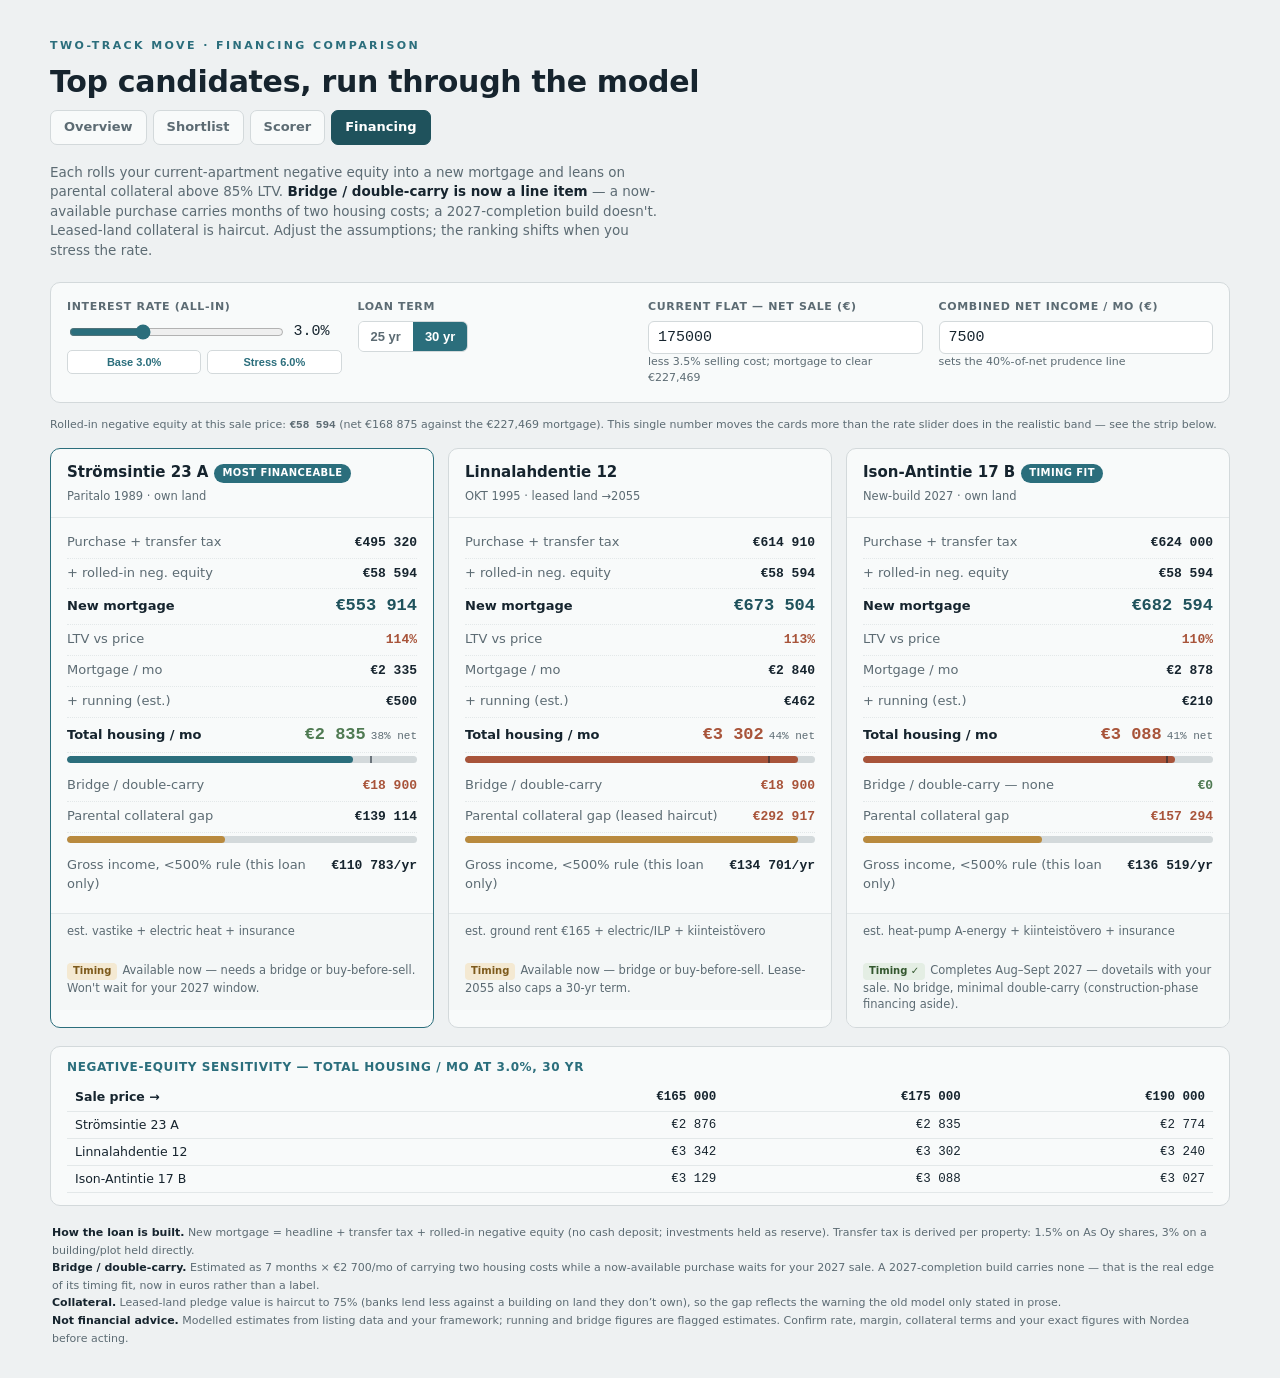
==== financing.html @ bb182435 "Uploading the proper files" ====
<!DOCTYPE html>
<html lang="en">
<head>
<meta charset="UTF-8">
<meta name="viewport" content="width=device-width, initial-scale=1.0">
<title>Financing — top candidates</title>
<link rel="stylesheet" href="styles.css">
<style>
  .controls{background:var(--panel);border:1px solid var(--line);border-radius:10px;padding:16px;margin:0 0 14px;display:grid;gap:16px;grid-template-columns:repeat(auto-fit,minmax(180px,1fr))}
  .ctl label{display:block;font-size:11px;letter-spacing:.06em;text-transform:uppercase;color:var(--muted);font-weight:700;margin:0 0 6px}
  .ctl input[type=number]{width:100%;font-size:15px;font-family:ui-monospace,monospace;padding:7px 9px;border:1px solid var(--line);border-radius:6px;background:#fff;color:var(--ink)}
  .ctl .rowflex{display:flex;align-items:center;gap:8px}
  .rate-val{font-size:15px;font-family:ui-monospace,monospace;min-width:48px}
  input[type=range]{width:100%;accent-color:var(--sea)}
  .seg{display:inline-flex;border:1px solid var(--line);border-radius:6px;overflow:hidden}
  .seg button{border:0;background:#fff;color:var(--muted);font-size:13px;font-weight:600;padding:7px 12px;cursor:pointer}
  .seg button.on{background:var(--sea);color:#fff}
  .preset{display:flex;gap:6px;margin-top:7px}
  .preset button{flex:1;border:1px solid var(--line);background:#fff;color:var(--sea);font-size:11px;font-weight:700;padding:5px;border-radius:5px;cursor:pointer}
  .assump{font-size:11px;color:var(--muted)}
  .cards{display:grid;gap:14px;grid-template-columns:repeat(auto-fit,minmax(280px,1fr));margin:0 0 18px}
  .card{background:var(--panel);border:1px solid var(--line);border-radius:10px;overflow:hidden}
  .card.lead{border:1.5px solid var(--sea)}
  .card h2{margin:0;font-size:15px;padding:13px 16px 4px}
  .card .meta{font-size:11.5px;color:var(--muted);padding:0 16px 12px;border-bottom:1px solid var(--line-soft)}
  .rows{padding:10px 16px 14px}
  .r{display:flex;justify-content:space-between;align-items:baseline;padding:5px 0;font-size:13px;border-bottom:1px dotted var(--line-soft)}
  .r:last-child{border-bottom:0}
  .r .k{color:var(--muted)}
  .r .v{font-family:ui-monospace,monospace;font-variant-numeric:tabular-nums;font-weight:600}
  .r.big .v{font-size:17px;color:var(--sea-deep)}
  .r.big .k{color:var(--ink);font-weight:650}
  .r .v.warn{color:var(--rust)}.r .v.ok{color:var(--moss)}
  .pct{font-size:11px;color:var(--muted);font-weight:500;margin-left:5px}
  .barwrap{margin:3px 0 0}
  .bar2{height:7px;background:var(--line);border-radius:4px;overflow:hidden;position:relative}
  .bar2 i{display:block;height:100%;border-radius:4px;background:var(--sea)}
  .bar2 i.over{background:var(--rust)}
  .threshold{position:absolute;top:-3px;bottom:-3px;width:2px;background:var(--ink);opacity:.55}
  .note{font-size:11.5px;color:var(--muted);padding:9px 16px 14px;background:#F4F7F7;border-top:1px solid var(--line-soft)}
  .note.tim{border-top:0}
  .tag{display:inline-block;font-size:10px;font-weight:700;border-radius:4px;padding:1px 6px;margin-right:5px}
  .tag.good{background:#E4EEE4;color:#33572f}.tag.warn{background:#F4E9D2;color:#7d5a1c}
  .sens{background:var(--panel);border:1px solid var(--line);border-radius:10px;padding:12px 16px;margin:0 0 18px;font-size:12.5px}
  .sens h3{margin:0 0 8px;font-size:12px;letter-spacing:.05em;text-transform:uppercase;color:var(--sea)}
  .sens table{border-collapse:collapse;width:100%;font-size:12.5px}
  .sens td,.sens th{text-align:right;padding:4px 8px;border-bottom:1px solid var(--line-soft)}
  .sens th:first-child,.sens td:first-child{text-align:left}
  .sens .mono{font-family:ui-monospace,monospace}
</style>
</head>
<body>
<div class="wrap">
  <p class="eyebrow">Two-track move · financing comparison</p>
  <h1>Top candidates, run through the model</h1>
  <nav class="nav"><a href="index.html">Overview</a><a href="shortlist.html">Shortlist</a><a href="scorer.html">Scorer</a><a class="on" href="financing.html">Financing</a></nav>
  <p class="sub">Each rolls your current-apartment negative equity into a new mortgage and leans on parental collateral above 85% LTV. <b>Bridge / double-carry is now a line item</b> — a now-available purchase carries months of two housing costs; a 2027-completion build doesn't. Leased-land collateral is haircut. Adjust the assumptions; the ranking shifts when you stress the rate.</p>

  <div class="controls">
    <div class="ctl"><label>Interest rate (all-in)</label>
      <div class="rowflex"><input type="range" id="rate" min="1" max="7" step="0.1" value="3.0"><span class="rate-val mono" id="rateVal">3.0%</span></div>
      <div class="preset"><button id="b3">Base 3.0%</button><button id="b6">Stress 6.0%</button></div>
    </div>
    <div class="ctl"><label>Loan term</label>
      <div class="seg" id="termSeg"><button data-t="25">25 yr</button><button data-t="30" class="on">30 yr</button></div>
    </div>
    <div class="ctl"><label>Current flat — net sale (€)</label>
      <input type="number" id="sale" step="1000">
      <div class="assump">less 3.5% selling cost; mortgage to clear €227,469</div>
    </div>
    <div class="ctl"><label>Combined net income / mo (€)</label>
      <input type="number" id="income" step="100">
      <div class="assump">sets the 40%-of-net prudence line</div>
    </div>
  </div>

  <div id="negEq" class="assump" style="margin:0 0 14px"></div>
  <div class="cards" id="cards"></div>
  <div class="sens" id="sens"></div>

  <footer id="foot"></footer>
</div>

<script type="module">
import { loadData, annuity, transferTax, collateralGap, collateralValue, bridgeCost, eur } from './lib.js';

const data = await loadData();
const A = data.assumptions;
const PROPS = data.properties.filter(p => p.financing);

const el = id => document.getElementById(id);
let term = 30;
el('sale').value = A.default_sale_price;
el('income').value = A.default_income_net_mo;

function negEquity(sale) { return A.old_mortgage - sale * (1 - A.sell_cost); }

function rowFor(p, rate, negEq, income) {
  const tax = transferTax(p, A);
  const loan = p.headline + tax + negEq;          // ground rent is a running cost, not financed
  const m = annuity(loan, rate, term);
  const total = m + (p.running_mo || 0);
  const gap = collateralGap(p, loan, A);
  const ltv = loan / p.headline * 100;
  const bridge = bridgeCost(p, A);
  return { p, tax, loan, m, total, gap, ltv, bridge, grossNeed: loan / 5 };
}

function render() {
  const rate = +el('rate').value; el('rateVal').textContent = rate.toFixed(1) + '%';
  const sale = +el('sale').value || 0;
  const income = +el('income').value || 1;
  const negEq = negEquity(sale);

  el('negEq').innerHTML = negEq >= 0
    ? 'Rolled-in negative equity at this sale price: <b class="mono">' + eur(negEq) + '</b> (net ' + eur(sale * (1 - A.sell_cost)) + ' against the €227,469 mortgage). This single number moves the cards more than the rate slider does in the realistic band — see the strip below.'
    : 'Positive equity carried forward as deposit: <b class="mono">' + eur(-negEq) + '</b>.';

  const rows = PROPS.map(p => rowFor(p, rate, negEq, income));
  const maxTotal = Math.max(...rows.map(r => r.total), income * 0.4) * 1.05;
  const maxGap = Math.max(...rows.map(r => r.gap), 1) * 1.05;
  const threshPos = Math.min(100, (income * 0.4) / maxTotal * 100);

  el('cards').innerHTML = rows.map(r => {
    const p = r.p, pct = r.total / income * 100, over = pct > 40;
    const leased = p.tenure === 'leased';
    return `
    <div class="card${p.lead ? ' lead' : ''}">
      <h2>${p.name}${p.badge ? `<span class="badge">${p.badge}</span>` : ''}</h2>
      <div class="meta">${p.type} · ${p.tenure === 'leased' ? 'leased land →' + p.lease_end : 'own land'}</div>
      <div class="rows">
        <div class="r"><span class="k">Purchase + transfer tax</span><span class="v">${eur(p.headline + r.tax)}</span></div>
        <div class="r"><span class="k">+ rolled-in neg. equity</span><span class="v">${eur(negEq)}</span></div>
        <div class="r big"><span class="k">New mortgage</span><span class="v">${eur(r.loan)}</span></div>
        <div class="r"><span class="k">LTV vs price</span><span class="v ${r.ltv > 110 ? 'warn' : ''}">${r.ltv.toFixed(0)}%</span></div>
        <div class="r"><span class="k">Mortgage / mo</span><span class="v">${eur(r.m)}</span></div>
        <div class="r"><span class="k">+ running (est.)</span><span class="v">${eur(p.running_mo)}</span></div>
        <div class="r big"><span class="k">Total housing / mo</span><span class="v ${over ? 'warn' : 'ok'}">${eur(r.total)}<span class="pct">${pct.toFixed(0)}% net</span></span></div>
        <div class="barwrap"><div class="bar2"><i class="${over ? 'over' : ''}" style="width:${Math.min(100, r.total / maxTotal * 100)}%"></i><span class="threshold" style="left:${threshPos}%"></span></div></div>
        <div class="r" style="margin-top:8px"><span class="k">Bridge / double-carry${r.bridge ? '' : ' — none'}</span><span class="v ${r.bridge ? 'warn' : 'ok'}">${r.bridge ? eur(r.bridge) : '€0'}</span></div>
        <div class="r"><span class="k">Parental collateral gap${leased ? ' (leased haircut)' : ''}</span><span class="v ${r.gap > 150000 ? 'warn' : ''}">${eur(r.gap)}</span></div>
        <div class="barwrap"><div class="bar2"><i style="width:${Math.min(100, r.gap / maxGap * 100)}%;background:var(--sand)"></i></div></div>
        <div class="r" style="margin-top:8px"><span class="k">Gross income, &lt;500% rule (this loan only)</span><span class="v">${eur(r.grossNeed)}/yr</span></div>
      </div>
      <div class="note">${p.run_note}</div>
      <div class="note tim"><span class="tag ${p.timingClass || (p.available === 'now' ? 'warn' : 'good')}">${p.available === 'now' ? 'Timing' : 'Timing ✓'}</span>${p.timing}</div>
    </div>`;
  }).join('');

  // negative-equity sensitivity strip — total housing/mo at three sale prices
  const salePoints = [165000, 175000, 190000];
  el('sens').innerHTML = '<h3>Negative-equity sensitivity — total housing / mo at ' + rate.toFixed(1) + '%, ' + term + ' yr</h3>' +
    '<table><thead><tr><th>Sale price →</th>' + salePoints.map(s => '<th class="mono">' + eur(s) + '</th>').join('') + '</tr></thead><tbody>' +
    PROPS.map(p => {
      return '<tr><td>' + p.name + '</td>' + salePoints.map(s => {
        const r = rowFor(p, rate, negEquity(s), income);
        return '<td class="mono">' + eur(r.total) + '</td>';
      }).join('') + '</tr>';
    }).join('') + '</tbody></table>';
}

el('termSeg').addEventListener('click', e => {
  const b = e.target.closest('button'); if (!b) return;
  term = +b.dataset.t;
  [...el('termSeg').children].forEach(x => x.classList.toggle('on', x === b));
  render();
});
['rate', 'sale', 'income'].forEach(id => el(id).addEventListener('input', render));
el('b3').addEventListener('click', () => { el('rate').value = 3.0; render(); });
el('b6').addEventListener('click', () => { el('rate').value = 6.0; render(); });

el('foot').innerHTML =
  '<b>How the loan is built.</b> New mortgage = headline + transfer tax + rolled-in negative equity (no cash deposit; investments held as reserve). Transfer tax is derived per property: 1.5% on As Oy shares, 3% on a building/plot held directly.<br>' +
  '<b>Bridge / double-carry.</b> Estimated as ' + A.bridge_months + ' months × ' + eur(A.bridge_carry_mo) + '/mo of carrying two housing costs while a now-available purchase waits for your 2027 sale. A 2027-completion build carries none — that is the real edge of its timing fit, now in euros rather than a label.<br>' +
  '<b>Collateral.</b> Leased-land pledge value is haircut to ' + (A.leased_collateral_haircut * 100).toFixed(0) + '% (banks lend less against a building on land they don\u2019t own), so the gap reflects the warning the old model only stated in prose.<br>' +
  '<b>Not financial advice.</b> Modelled estimates from listing data and your framework; running and bridge figures are flagged estimates. Confirm rate, margin, collateral terms and your exact figures with Nordea before acting.';

render();
</script>
</body>
</html>
---- styles.css ----
/* styles.css — shared tokens + components for the whole toolset.
   One palette, defined once; the three tools cannot drift visually. */
:root{
  --paper:#EEF1F2; --panel:#F8FAFA; --ink:#16242E; --muted:#5C6B73;
  --sea:#2B6E7C; --sea-deep:#1F525C; --rust:#A8543A; --moss:#4F7A52;
  --sand:#B98A3E; --line:#D3D9DB; --line-soft:#E3E8E9;
}
*{box-sizing:border-box}
html{-webkit-text-size-adjust:100%}
body{margin:0;background:var(--paper);color:var(--ink);
  font-family:system-ui,-apple-system,"Segoe UI",Roboto,sans-serif;line-height:1.45;
  padding:clamp(14px,3vw,40px)}
.wrap{max-width:1180px;margin:0 auto}
.wrap.narrow{max-width:760px}
.eyebrow{font-size:11px;letter-spacing:.22em;text-transform:uppercase;color:var(--sea);font-weight:700;margin:0 0 6px}
h1{font-size:clamp(21px,4vw,30px);margin:0 0 6px;letter-spacing:-.01em;font-weight:680}
.sub{color:var(--muted);margin:0 0 22px;font-size:13.5px;max-width:72ch}
.sub b{color:var(--ink);font-weight:650}
.mono{font-variant-numeric:tabular-nums;font-family:ui-monospace,"SF Mono",Menlo,Consolas,monospace}
a{color:var(--sea);text-decoration:none}
a:hover{text-decoration:underline}

/* top nav shared across tools */
.nav{display:flex;gap:6px;flex-wrap:wrap;margin:0 0 18px}
.nav a{font-size:13px;font-weight:600;color:var(--muted);border:1px solid var(--line);
  background:var(--panel);border-radius:7px;padding:7px 13px}
.nav a:hover{border-color:var(--sea);color:var(--sea);text-decoration:none}
.nav a.on{background:var(--sea-deep);color:#fff;border-color:var(--sea-deep)}

.chip{display:inline-block;padding:2px 7px;border-radius:20px;font-size:11px;font-weight:600;white-space:nowrap}
.c-moss{background:#E4EEE4;color:#33572f}.c-sand{background:#F4E9D2;color:#7d5a1c}
.c-rust{background:#F1E0D9;color:#8a3c22}.c-sea{background:#DBEBED;color:#1f525c}.c-grey{background:#E5EAEB;color:#48555c}

.badge{display:inline-block;font-size:10px;font-weight:700;letter-spacing:.04em;text-transform:uppercase;
  color:#fff;background:var(--sea);border-radius:20px;padding:2px 8px;margin-left:6px;vertical-align:1px}
.gateflag{display:inline-block;font-size:9px;font-weight:700;color:#fff;background:var(--rust);
  border-radius:3px;padding:0 5px;margin-left:6px;vertical-align:1px;letter-spacing:.04em}

footer{margin:18px 2px 0;font-size:11px;color:var(--muted);line-height:1.6}
footer b{color:var(--ink)}
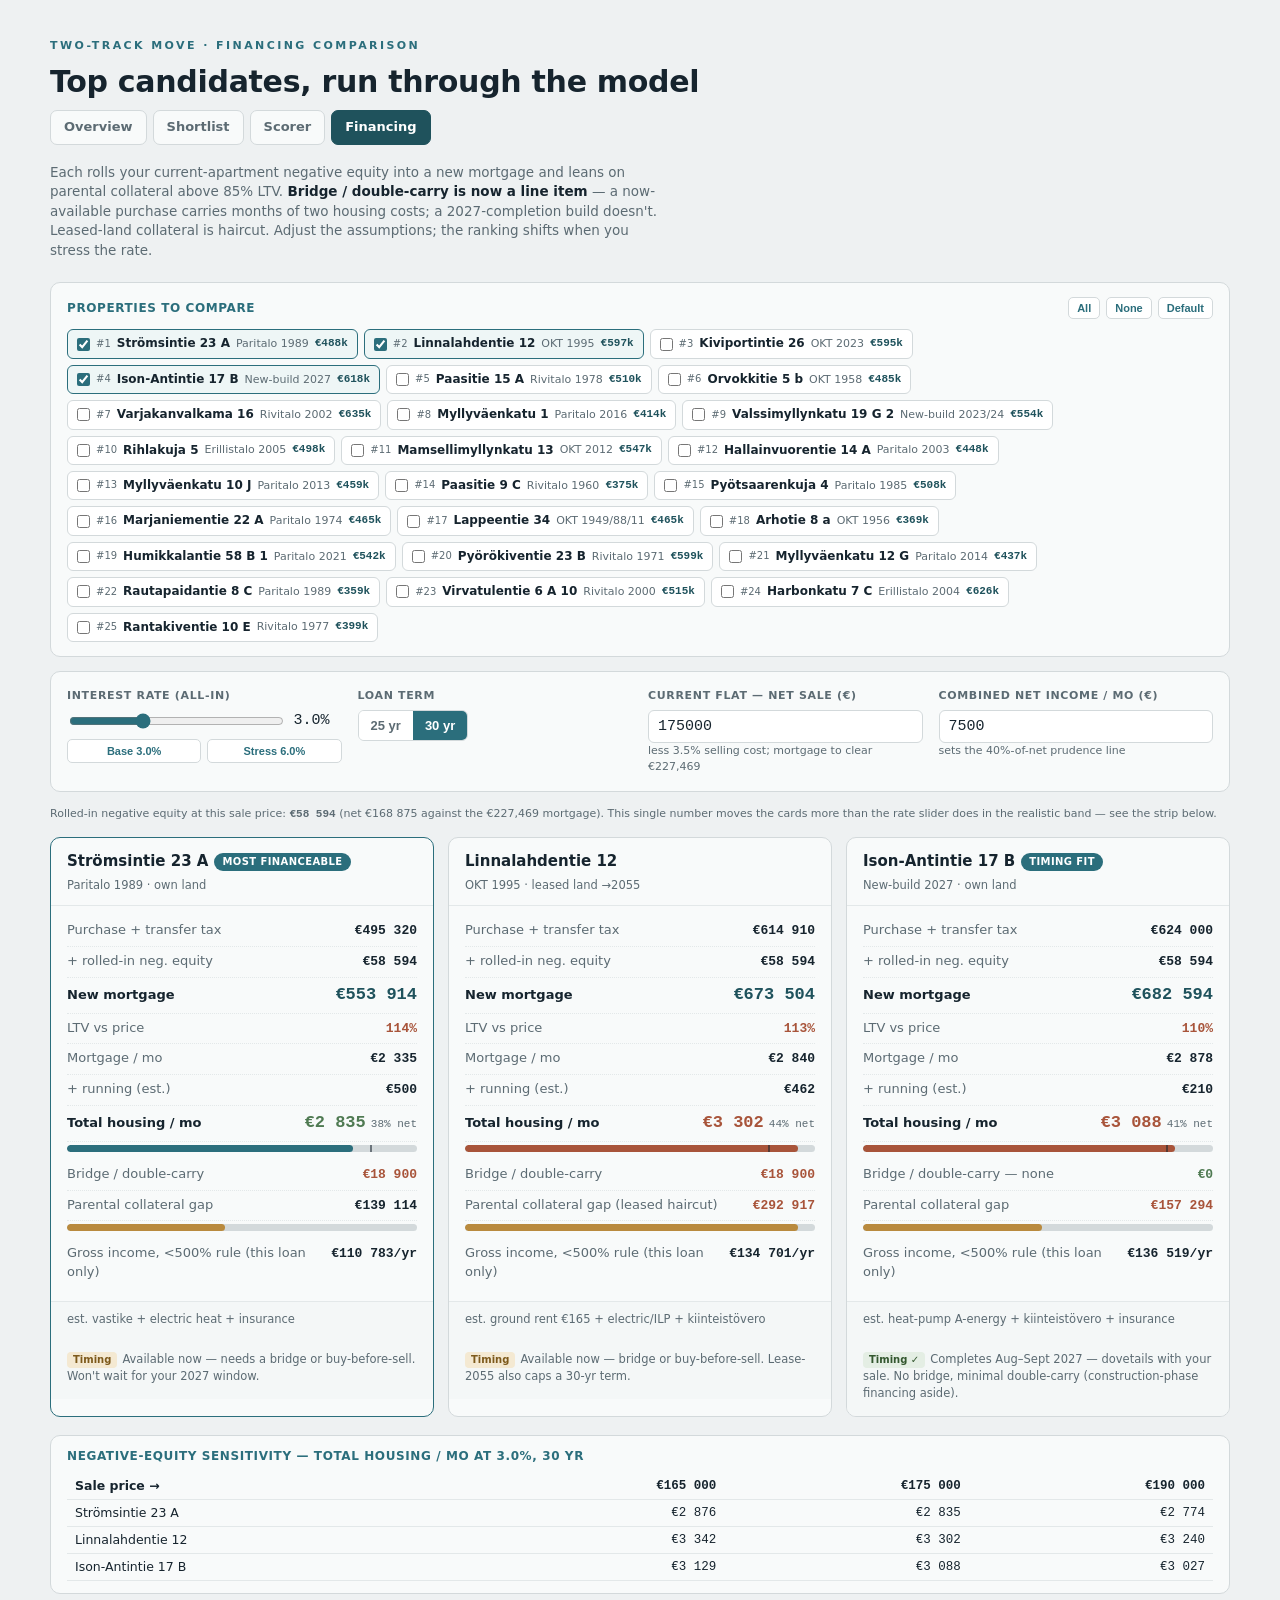
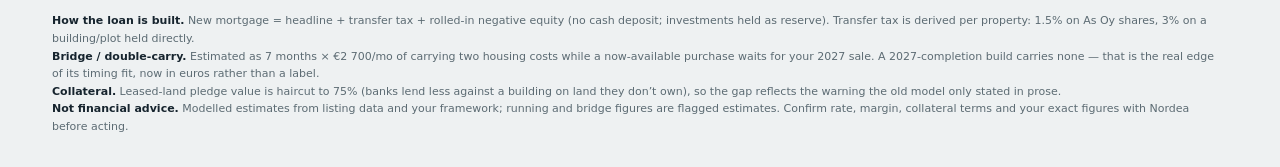
==== commit 1e37b6f5: "Add free property picker to financing tool Replace the hardcoded financing:true filter with an inter" ====
--- a/financing.html
+++ b/financing.html
@@ -18,6 +18,20 @@
   .preset{display:flex;gap:6px;margin-top:7px}
   .preset button{flex:1;border:1px solid var(--line);background:#fff;color:var(--sea);font-size:11px;font-weight:700;padding:5px;border-radius:5px;cursor:pointer}
   .assump{font-size:11px;color:var(--muted)}
+  .picker{background:var(--panel);border:1px solid var(--line);border-radius:10px;padding:14px 16px;margin:0 0 14px}
+  .picker-head{display:flex;align-items:center;justify-content:space-between;margin:0 0 10px;gap:8px}
+  .picker-head h3{margin:0;font-size:12px;letter-spacing:.05em;text-transform:uppercase;color:var(--sea);white-space:nowrap}
+  .picker-actions{display:flex;gap:6px}
+  .picker-actions button{border:1px solid var(--line);background:#fff;color:var(--sea);font-size:11px;font-weight:700;padding:4px 8px;border-radius:5px;cursor:pointer}
+  .picker-grid{display:flex;flex-wrap:wrap;gap:6px}
+  .prop-chip{display:flex;align-items:center;gap:6px;padding:5px 9px;border:1px solid var(--line);border-radius:6px;background:#fff;cursor:pointer;font-size:12px;user-select:none;transition:border-color .1s,background .1s}
+  .prop-chip:hover{border-color:var(--sea)}
+  .prop-chip input[type=checkbox]{margin:0;accent-color:var(--sea);cursor:pointer;flex-shrink:0}
+  .prop-chip.checked{border-color:var(--sea);background:#EEF6F6}
+  .prop-chip .chip-rank{font-size:10px;color:var(--muted);min-width:14px}
+  .prop-chip .chip-name{font-weight:600;color:var(--ink)}
+  .prop-chip .chip-type{color:var(--muted);font-size:11px}
+  .prop-chip .chip-price{font-family:ui-monospace,monospace;color:var(--sea-deep);font-size:11px;font-weight:600}
   .cards{display:grid;gap:14px;grid-template-columns:repeat(auto-fit,minmax(280px,1fr));margin:0 0 18px}
   .card{background:var(--panel);border:1px solid var(--line);border-radius:10px;overflow:hidden}
   .card.lead{border:1.5px solid var(--sea)}
@@ -56,6 +70,18 @@
   <nav class="nav"><a href="index.html">Overview</a><a href="shortlist.html">Shortlist</a><a href="scorer.html">Scorer</a><a class="on" href="financing.html">Financing</a></nav>
   <p class="sub">Each rolls your current-apartment negative equity into a new mortgage and leans on parental collateral above 85% LTV. <b>Bridge / double-carry is now a line item</b> — a now-available purchase carries months of two housing costs; a 2027-completion build doesn't. Leased-land collateral is haircut. Adjust the assumptions; the ranking shifts when you stress the rate.</p>
 
+  <div class="picker" id="picker">
+    <div class="picker-head">
+      <h3>Properties to compare</h3>
+      <div class="picker-actions">
+        <button id="pickAll">All</button>
+        <button id="pickNone">None</button>
+        <button id="pickDefault">Default</button>
+      </div>
+    </div>
+    <div class="picker-grid" id="pickerGrid"></div>
+  </div>
+
   <div class="controls">
     <div class="ctl"><label>Interest rate (all-in)</label>
       <div class="rowflex"><input type="range" id="rate" min="1" max="7" step="0.1" value="3.0"><span class="rate-val mono" id="rateVal">3.0%</span></div>
@@ -86,20 +112,59 @@
 
 const data = await loadData();
 const A = data.assumptions;
-const PROPS = data.properties.filter(p => p.financing);
+const ALL_PROPS = data.properties;
+const DEFAULT_IDS = new Set(ALL_PROPS.filter(p => p.financing).map(p => p.id));
+let selectedIds = new Set(DEFAULT_IDS);
 
 const el = id => document.getElementById(id);
 let term = 30;
 el('sale').value = A.default_sale_price;
 el('income').value = A.default_income_net_mo;
 
+function renderPicker() {
+  el('pickerGrid').innerHTML = ALL_PROPS.map(p => {
+    const checked = selectedIds.has(p.id);
+    return `<label class="prop-chip${checked ? ' checked' : ''}" data-id="${p.id}">
+      <input type="checkbox" value="${p.id}"${checked ? ' checked' : ''}>
+      <span class="chip-rank">#${p.rank}</span>
+      <span class="chip-name">${p.name}</span>
+      <span class="chip-type">${p.type}</span>
+      <span class="chip-price">€${(p.headline/1000).toFixed(0)}k</span>
+    </label>`;
+  }).join('');
+  el('pickerGrid').querySelectorAll('input[type=checkbox]').forEach(cb => {
+    cb.addEventListener('change', e => {
+      const id = e.target.value;
+      const label = e.target.closest('.prop-chip');
+      if (e.target.checked) { selectedIds.add(id); label.classList.add('checked'); }
+      else { selectedIds.delete(id); label.classList.remove('checked'); }
+      render();
+    });
+  });
+}
+
+el('pickAll').addEventListener('click', () => {
+  selectedIds = new Set(ALL_PROPS.map(p => p.id));
+  renderPicker(); render();
+});
+el('pickNone').addEventListener('click', () => {
+  selectedIds = new Set();
+  renderPicker(); render();
+});
+el('pickDefault').addEventListener('click', () => {
+  selectedIds = new Set(DEFAULT_IDS);
+  renderPicker(); render();
+});
+
+renderPicker();
+
 function negEquity(sale) { return A.old_mortgage - sale * (1 - A.sell_cost); }
 
 function rowFor(p, rate, negEq, income) {
   const tax = transferTax(p, A);
   const loan = p.headline + tax + negEq;          // ground rent is a running cost, not financed
   const m = annuity(loan, rate, term);
-  const total = m + (p.running_mo || 0);
+  const total = m + (p.running_mo != null ? p.running_mo : 0);
   const gap = collateralGap(p, loan, A);
   const ltv = loan / p.headline * 100;
   const bridge = bridgeCost(p, A);
@@ -111,10 +176,17 @@
   const sale = +el('sale').value || 0;
   const income = +el('income').value || 1;
   const negEq = negEquity(sale);
+  const PROPS = ALL_PROPS.filter(p => selectedIds.has(p.id));
 
   el('negEq').innerHTML = negEq >= 0
     ? 'Rolled-in negative equity at this sale price: <b class="mono">' + eur(negEq) + '</b> (net ' + eur(sale * (1 - A.sell_cost)) + ' against the €227,469 mortgage). This single number moves the cards more than the rate slider does in the realistic band — see the strip below.'
     : 'Positive equity carried forward as deposit: <b class="mono">' + eur(-negEq) + '</b>.';
+
+  if (PROPS.length === 0) {
+    el('cards').innerHTML = '<p style="color:var(--muted);font-size:13px">Pick at least one property above to compare.</p>';
+    el('sens').innerHTML = '';
+    return;
+  }
 
   const rows = PROPS.map(p => rowFor(p, rate, negEq, income));
   const maxTotal = Math.max(...rows.map(r => r.total), income * 0.4) * 1.05;
@@ -124,9 +196,10 @@
   el('cards').innerHTML = rows.map(r => {
     const p = r.p, pct = r.total / income * 100, over = pct > 40;
     const leased = p.tenure === 'leased';
+    const runningMo = p.running_mo != null ? p.running_mo : 0;
     return `
     <div class="card${p.lead ? ' lead' : ''}">
-      <h2>${p.name}${p.badge ? `<span class="badge">${p.badge}</span>` : ''}</h2>
+      <h2>${p.url ? `<a href="${p.url}" target="_blank" rel="noopener">${p.name}</a>` : p.name}${p.badge ? `<span class="badge">${p.badge}</span>` : ''}</h2>
       <div class="meta">${p.type} · ${p.tenure === 'leased' ? 'leased land →' + p.lease_end : 'own land'}</div>
       <div class="rows">
         <div class="r"><span class="k">Purchase + transfer tax</span><span class="v">${eur(p.headline + r.tax)}</span></div>
@@ -134,7 +207,7 @@
         <div class="r big"><span class="k">New mortgage</span><span class="v">${eur(r.loan)}</span></div>
         <div class="r"><span class="k">LTV vs price</span><span class="v ${r.ltv > 110 ? 'warn' : ''}">${r.ltv.toFixed(0)}%</span></div>
         <div class="r"><span class="k">Mortgage / mo</span><span class="v">${eur(r.m)}</span></div>
-        <div class="r"><span class="k">+ running (est.)</span><span class="v">${eur(p.running_mo)}</span></div>
+        <div class="r"><span class="k">+ running (est.)</span><span class="v">${p.running_mo != null ? eur(p.running_mo) : '—'}</span></div>
         <div class="r big"><span class="k">Total housing / mo</span><span class="v ${over ? 'warn' : 'ok'}">${eur(r.total)}<span class="pct">${pct.toFixed(0)}% net</span></span></div>
         <div class="barwrap"><div class="bar2"><i class="${over ? 'over' : ''}" style="width:${Math.min(100, r.total / maxTotal * 100)}%"></i><span class="threshold" style="left:${threshPos}%"></span></div></div>
         <div class="r" style="margin-top:8px"><span class="k">Bridge / double-carry${r.bridge ? '' : ' — none'}</span><span class="v ${r.bridge ? 'warn' : 'ok'}">${r.bridge ? eur(r.bridge) : '€0'}</span></div>
@@ -142,8 +215,8 @@
         <div class="barwrap"><div class="bar2"><i style="width:${Math.min(100, r.gap / maxGap * 100)}%;background:var(--sand)"></i></div></div>
         <div class="r" style="margin-top:8px"><span class="k">Gross income, &lt;500% rule (this loan only)</span><span class="v">${eur(r.grossNeed)}/yr</span></div>
       </div>
-      <div class="note">${p.run_note}</div>
-      <div class="note tim"><span class="tag ${p.timingClass || (p.available === 'now' ? 'warn' : 'good')}">${p.available === 'now' ? 'Timing' : 'Timing ✓'}</span>${p.timing}</div>
+      ${p.run_note ? `<div class="note">${p.run_note}</div>` : ''}
+      ${p.timing ? `<div class="note tim"><span class="tag ${p.timingClass || (p.available === 'now' ? 'warn' : 'good')}">${p.available === 'now' ? 'Timing' : 'Timing ✓'}</span>${p.timing}</div>` : ''}
     </div>`;
   }).join('');
 
